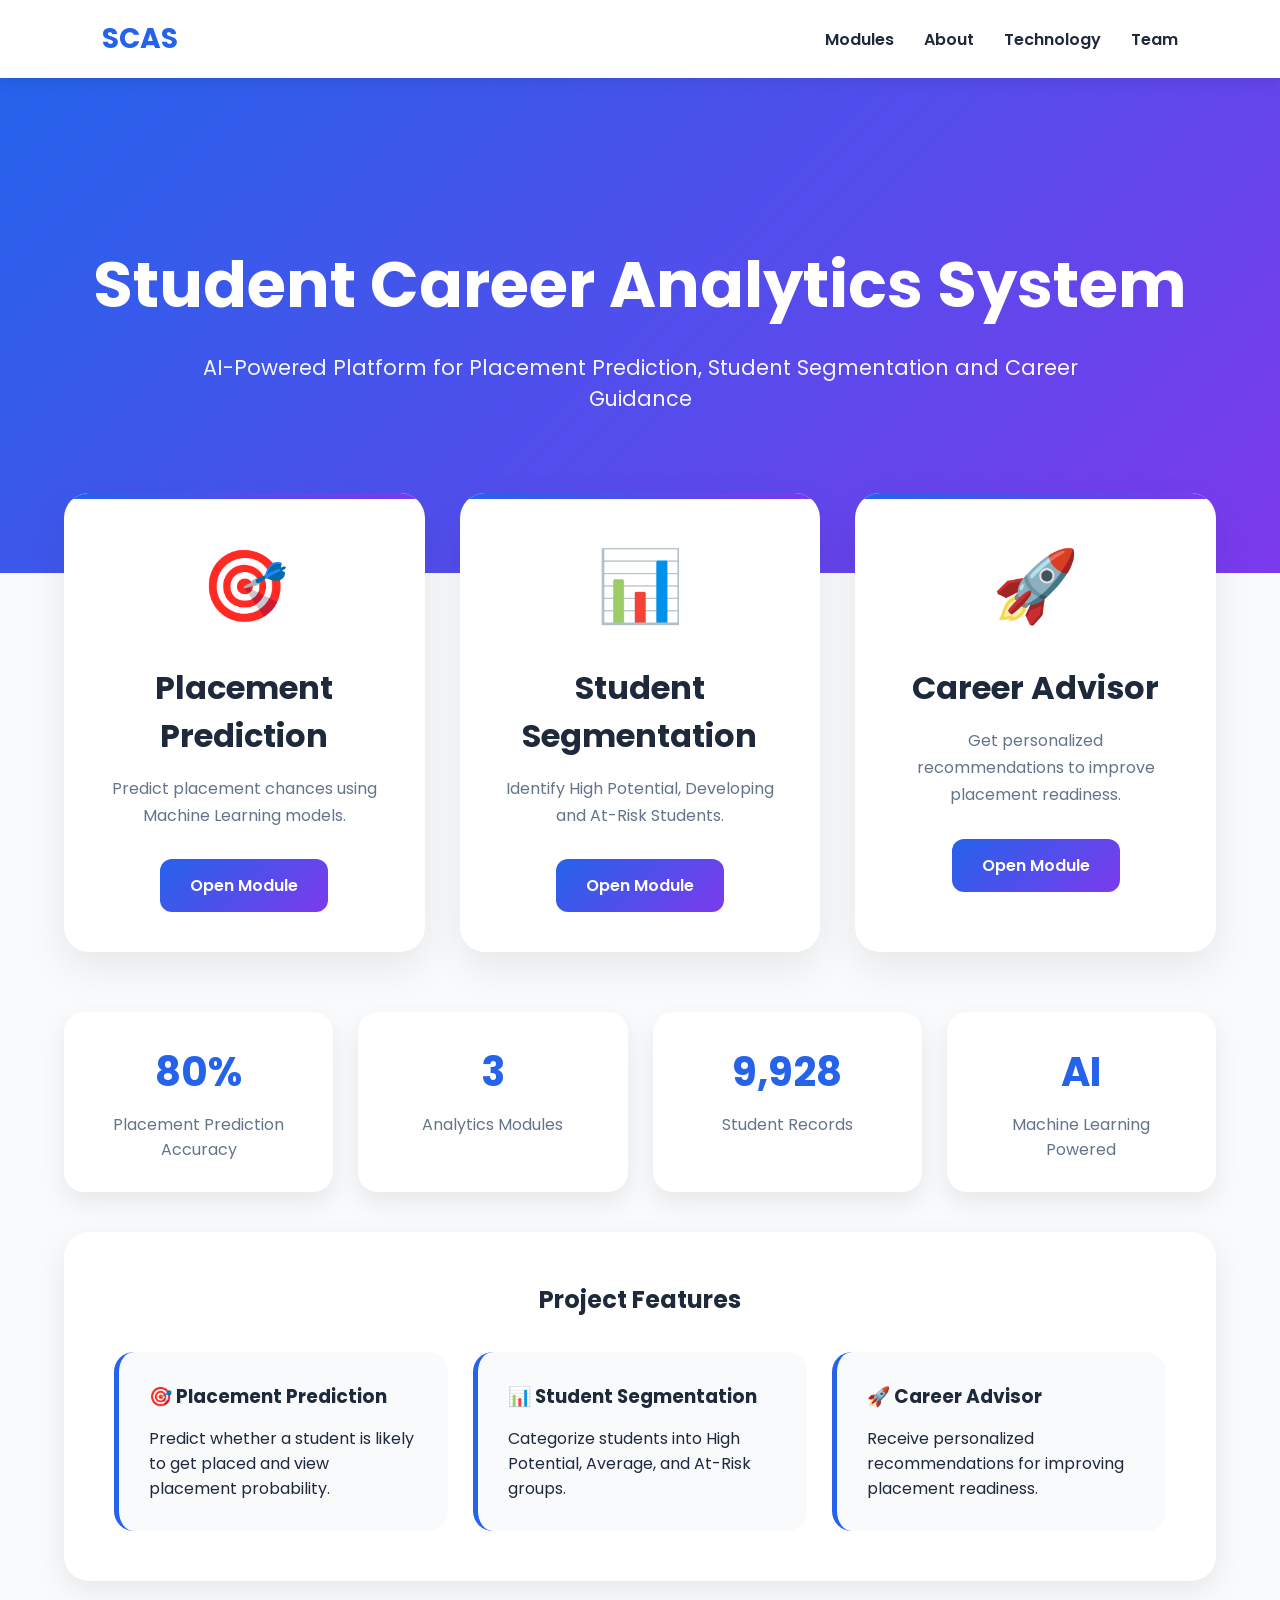
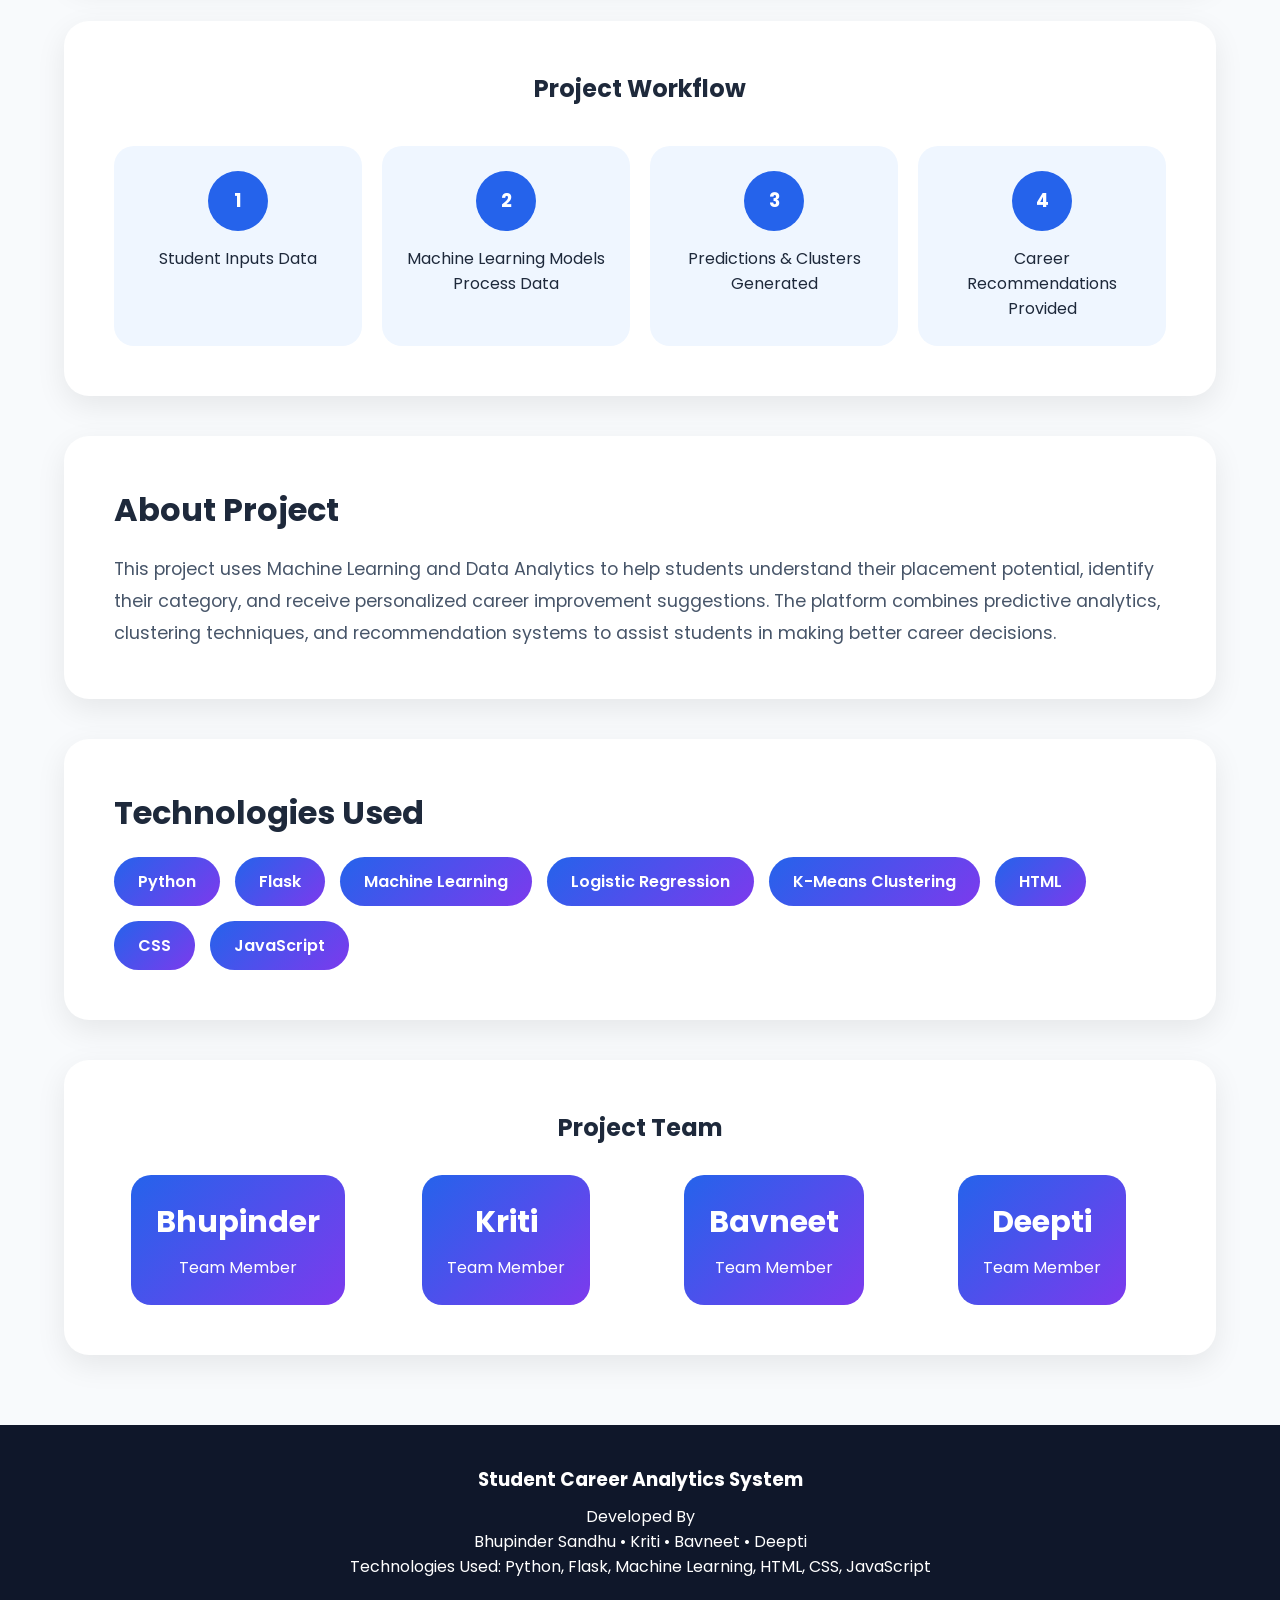
==== frontend/index.html @ 26affdf5 "Initial commit - Student Career Analytics System" ====
<!DOCTYPE html>
<html lang="en">

<head>
    <meta charset="UTF-8">
    <meta name="viewport" content="width=device-width, initial-scale=1.0">

    <title>Student Career Analytics System</title>

    <link rel="stylesheet" href="index.css">

    <link href="https://fonts.googleapis.com/css2?family=Poppins:wght@300;400;500;600;700&display=swap" rel="stylesheet">
</head>

<body>

    <nav class="navbar">

        <div class="logo">
            SCAS
        </div>

        <ul>
            <li><a href="#modules">Modules</a></li>
            <li><a href="#about">About</a></li>
            <li><a href="#tech">Technology</a></li>
            <li><a href="#team">Team</a></li>
        </ul>

    </nav>

    <header>

        <h1>Student Career Analytics System</h1>

        <p>
            AI-Powered Platform for Placement Prediction,
            Student Segmentation and Career Guidance
        </p>

    </header>

    <section class="cards" id="modules">

        <div class="card">

            <div class="icon">🎯</div>

            <h2>Placement Prediction</h2>

            <p>
                Predict placement chances using Machine Learning models.
            </p>

            <a href="placement.html">
                Open Module
            </a>

        </div>

        <div class="card">

            <div class="icon">📊</div>

            <h2>Student Segmentation</h2>

            <p>
                Identify High Potential, Developing and At-Risk Students.
            </p>

            <a href="segmentation.html">
                Open Module
            </a>

        </div>

        <div class="card">

            <div class="icon">🚀</div>

            <h2>Career Advisor</h2>

            <p>
                Get personalized recommendations to improve placement readiness.
            </p>

            <a href="career.html">
                Open Module
            </a>

        </div>

    </section>

    <section class="stats">

        <div class="stat">
            <h3>80%</h3>
            <p>Placement Prediction Accuracy</p>
        </div>

        <div class="stat">
            <h3>3</h3>
            <p>Analytics Modules</p>
        </div>

        <div class="stat">
            <h3>9,928</h3>
            <p>Student Records</p>
        </div>

        <div class="stat">
            <h3>AI</h3>
            <p>Machine Learning Powered</p>
        </div>

    </section>
    <section class="dashboard-preview">

    <h2>Project Features</h2>

    <div class="feature-grid">

        <div class="feature-card">
            <h3>🎯 Placement Prediction</h3>
            <p>
                Predict whether a student is likely to get placed and view placement probability.
            </p>
        </div>

        <div class="feature-card">
            <h3>📊 Student Segmentation</h3>
            <p>
                Categorize students into High Potential, Average, and At-Risk groups.
            </p>
        </div>

        <div class="feature-card">
            <h3>🚀 Career Advisor</h3>
            <p>
                Receive personalized recommendations for improving placement readiness.
            </p>
        </div>

    </div>

</section>
    <section class="workflow">

    <h2>Project Workflow</h2>

    <div class="workflow-container">

        <div class="workflow-step">
            <h3>1</h3>
            <p>Student Inputs Data</p>
        </div>

        <div class="workflow-step">
            <h3>2</h3>
            <p>Machine Learning Models Process Data</p>
        </div>

        <div class="workflow-step">
            <h3>3</h3>
            <p>Predictions & Clusters Generated</p>
        </div>

        <div class="workflow-step">
            <h3>4</h3>
            <p>Career Recommendations Provided</p>
        </div>

    </div>

</section>
    <section class="about" id="about">

        <h2>About Project</h2>

        <p>
            This project uses Machine Learning and Data Analytics to help students understand their placement potential, identify their category, and receive personalized career improvement suggestions. The platform combines predictive analytics, clustering techniques, and recommendation systems to assist students in making better career decisions.
        </p>

    </section>

    <section class="tech" id="tech">

        <h2>Technologies Used</h2>

        <div class="tech-grid">

            <span>Python</span>
            <span>Flask</span>
            <span>Machine Learning</span>
            <span>Logistic Regression</span>
            <span>K-Means Clustering</span>
            <span>HTML</span>
            <span>CSS</span>
            <span>JavaScript</span>

        </div>

    </section>

  
    
   <section class="team" id="team">

    <h2>Project Team</h2>

    <div class="team-grid">

        <div class="team-card">
            <h3>Bhupinder </h3>
            <p>Team Member</p>
        </div>

        <div class="team-card">
            <h3>Kriti</h3>
            <p>Team Member</p>
        </div>

        <div class="team-card">
            <h3>Bavneet</h3>
            <p>Team Member</p>
        </div>

        <div class="team-card">
            <h3>Deepti</h3>
            <p>Team Member</p>
        </div>

    </div>

</section>  



    <footer>

    <h3>
        Student Career Analytics System
    </h3>

    <p>
        Developed By
    </p>

    <p>
        Bhupinder Sandhu • Kriti • Bavneet • Deepti
    </p>

    <p>
        Technologies Used:
        Python, Flask, Machine Learning,
        HTML, CSS, JavaScript
    </p>

</footer>

    <script src="index.js"></script>

</body>

</html>
---- frontend/index.css ----
*{
    margin:0;
    padding:0;
    box-sizing:border-box;
    font-family:'Poppins',sans-serif;
}

body{
    background:#f8fafc;
    color:#1e293b;
}

/* Hero Section */

header{
    min-height:55vh;
    background:linear-gradient(135deg,#2563eb,#7c3aed);
    color:white;
    display:flex;
    flex-direction:column;
    justify-content:center;
    align-items:center;
    text-align:center;
    padding:40px;
}

header h1{
    font-size:4rem;
    font-weight:700;
    margin-bottom:20px;
}

header p{
    font-size:1.3rem;
    max-width:900px;
    opacity:0.95;
}

/* Cards */

.cards{
    width:90%;
    max-width:1400px;
    margin:-80px auto 60px;
    display:grid;
    grid-template-columns:repeat(auto-fit,minmax(330px,1fr));
    gap:35px;
}

.card{
    background:white;
    border-radius:25px;
    padding:40px;
    text-align:center;
    box-shadow:0 15px 40px rgba(0,0,0,0.08);
    transition:all 0.4s ease;
    position:relative;
    overflow:hidden;
}

.card::before{
    content:'';
    position:absolute;
    top:0;
    left:0;
    width:100%;
    height:6px;
    background:linear-gradient(
        90deg,
        #2563eb,
        #7c3aed
    );
}

.card:hover{
    transform:translateY(-12px);
    box-shadow:0 25px 50px rgba(0,0,0,0.15);
}

.icon{
    font-size:70px;
    margin-bottom:25px;
}

.card h2{
    margin-bottom:15px;
    font-size:2rem;
}

.card p{
    color:#64748b;
    line-height:1.7;
    margin-bottom:30px;
}

.card a{
    text-decoration:none;
    display:inline-block;
    padding:14px 30px;
    border-radius:12px;
    background:linear-gradient(
        135deg,
        #2563eb,
        #7c3aed
    );
    color:white;
    font-weight:600;
    transition:0.3s;
}

.card a:hover{
    transform:scale(1.05);
}

/* Sections */

.about,
.tech{
    width:90%;
    max-width:1300px;
    margin:40px auto;
    background:white;
    border-radius:25px;
    padding:50px;
    box-shadow:0 10px 30px rgba(0,0,0,0.08);
}

.about h2,
.tech h2{
    font-size:2rem;
    margin-bottom:20px;
}

.about p{
    color:#475569;
    line-height:1.8;
    font-size:1.1rem;
}

/* Tech Pills */

.tech-grid{
    display:flex;
    flex-wrap:wrap;
    gap:15px;
}

.tech-grid span{
    padding:12px 24px;
    border-radius:30px;
    background:linear-gradient(
        135deg,
        #2563eb,
        #7c3aed
    );
    color:white;
    font-weight:600;
}

/* Stats Section */

.stats{
    width:90%;
    max-width:1300px;
    margin:40px auto;
    display:grid;
    grid-template-columns:repeat(4,1fr);
    gap:25px;
}

.stat{
    background:white;
    padding:30px;
    text-align:center;
    border-radius:20px;
    box-shadow:0 10px 25px rgba(0,0,0,0.08);
}

.stat h3{
    font-size:2.5rem;
    color:#2563eb;
}

.stat p{
    margin-top:10px;
    color:#64748b;
}

/* Footer */

footer{
    margin-top:70px;
    padding:40px;
    text-align:center;
    background:#0f172a;
    color:white;
}

footer h3{
    margin-bottom:10px;
}
/* Navbar */

.navbar{

    position:sticky;
    top:0;

    display:flex;
    justify-content:space-between;
    align-items:center;

    padding:18px 8%;

    background:white;

    box-shadow:0 5px 15px rgba(0,0,0,0.08);

    z-index:1000;
}

.logo{

    font-size:28px;
    font-weight:700;

    color:#2563eb;
}

.navbar ul{

    display:flex;
    gap:30px;

    list-style:none;
}

.navbar a{

    text-decoration:none;

    color:#1e293b;

    font-weight:600;
}

/* Team */

.team{

    width:90%;
    max-width:1300px;

    margin:40px auto;

    background:white;

    padding:50px;

    border-radius:25px;

    box-shadow:0 10px 30px rgba(0,0,0,0.08);

    text-align:center;
}

.team h2{

    margin-bottom:30px;
}

.team-card{

    max-width:400px;

    margin:auto;

    padding:30px;

    border-radius:20px;

    background:linear-gradient(
        135deg,
        #2563eb,
        #7c3aed
    );

    color:white;
}

.team-card h3{

    font-size:30px;

    margin-bottom:10px;
}
.dashboard-preview{

    width:90%;
    max-width:1300px;

    margin:40px auto;

    background:white;

    padding:50px;

    border-radius:25px;

    box-shadow:0 10px 30px rgba(0,0,0,0.08);
}

.dashboard-preview h2{

    text-align:center;

    margin-bottom:35px;
}

.feature-grid{

    display:grid;

    grid-template-columns:repeat(auto-fit,minmax(280px,1fr));

    gap:25px;
}

.feature-card{

    padding:30px;

    border-radius:20px;

    background:#f8fafc;

    border-left:5px solid #2563eb;

    transition:0.3s;
}

.feature-card:hover{

    transform:translateY(-5px);
}

.feature-card h3{

    margin-bottom:15px;
}
.workflow{

    width:90%;
    max-width:1300px;

    margin:40px auto;

    background:white;

    padding:50px;

    border-radius:25px;

    box-shadow:0 10px 30px rgba(0,0,0,0.08);
}

.workflow h2{

    text-align:center;

    margin-bottom:40px;
}

.workflow-container{

    display:grid;

    grid-template-columns:
    repeat(4,1fr);

    gap:20px;
}

.workflow-step{

    text-align:center;

    padding:25px;

    background:#eff6ff;

    border-radius:20px;
}

.workflow-step h3{

    width:60px;

    height:60px;

    line-height:60px;

    margin:auto auto 15px;

    border-radius:50%;

    background:#2563eb;

    color:white;
}
.team-grid{

    display:grid;

    grid-template-columns:
    repeat(auto-fit,minmax(220px,1fr));

    gap:20px;

    margin-top:30px;
}

.team-card{

    background:linear-gradient(
        135deg,
        #2563eb,
        #7c3aed
    );

    color:white;

    padding:25px;

    border-radius:20px;

    text-align:center;

    transition:0.3s;
}

.team-card:hover{

    transform:translateY(-5px);
}

.team-card h3{

    margin-bottom:10px;
}
/* Mobile */

@media(max-width:768px){

    header h1{
        font-size:2.5rem;
    }

    header p{
        font-size:1rem;
    }

    .stats{
        grid-template-columns:1fr;
    }

}
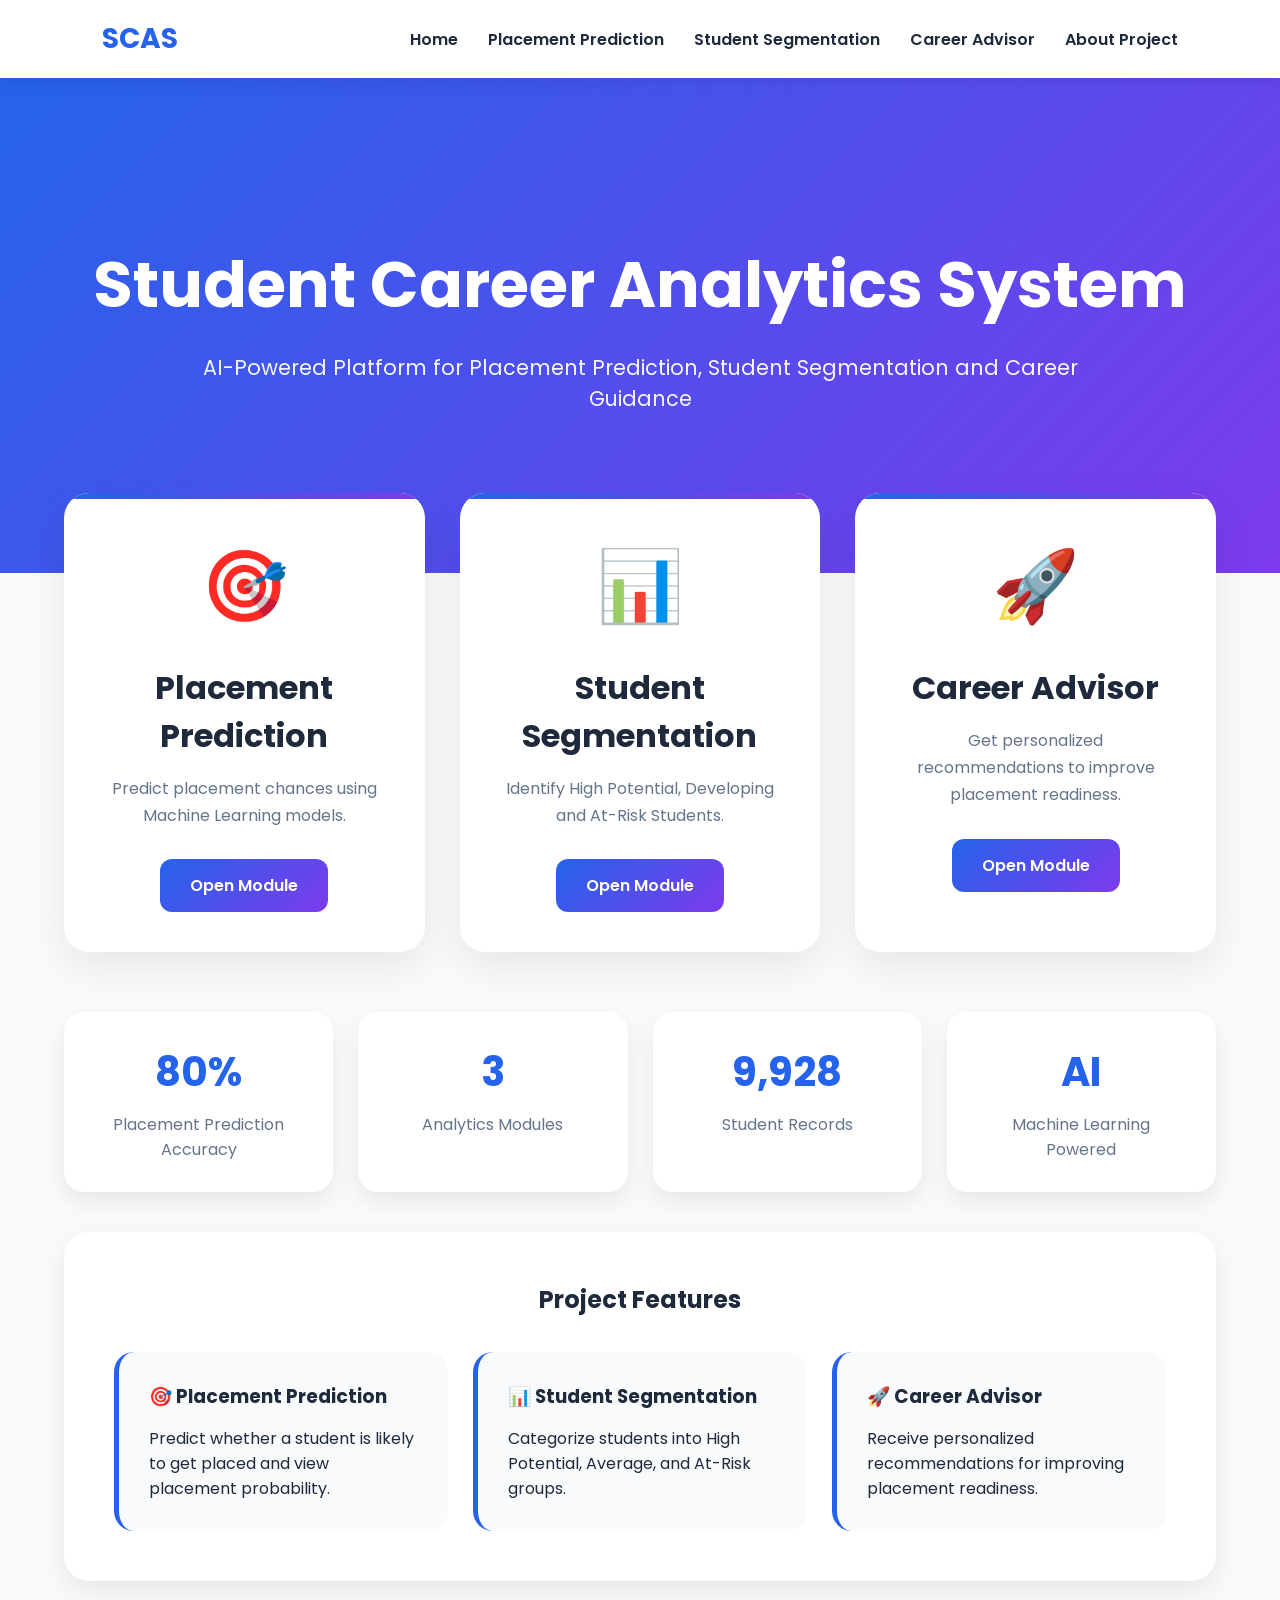
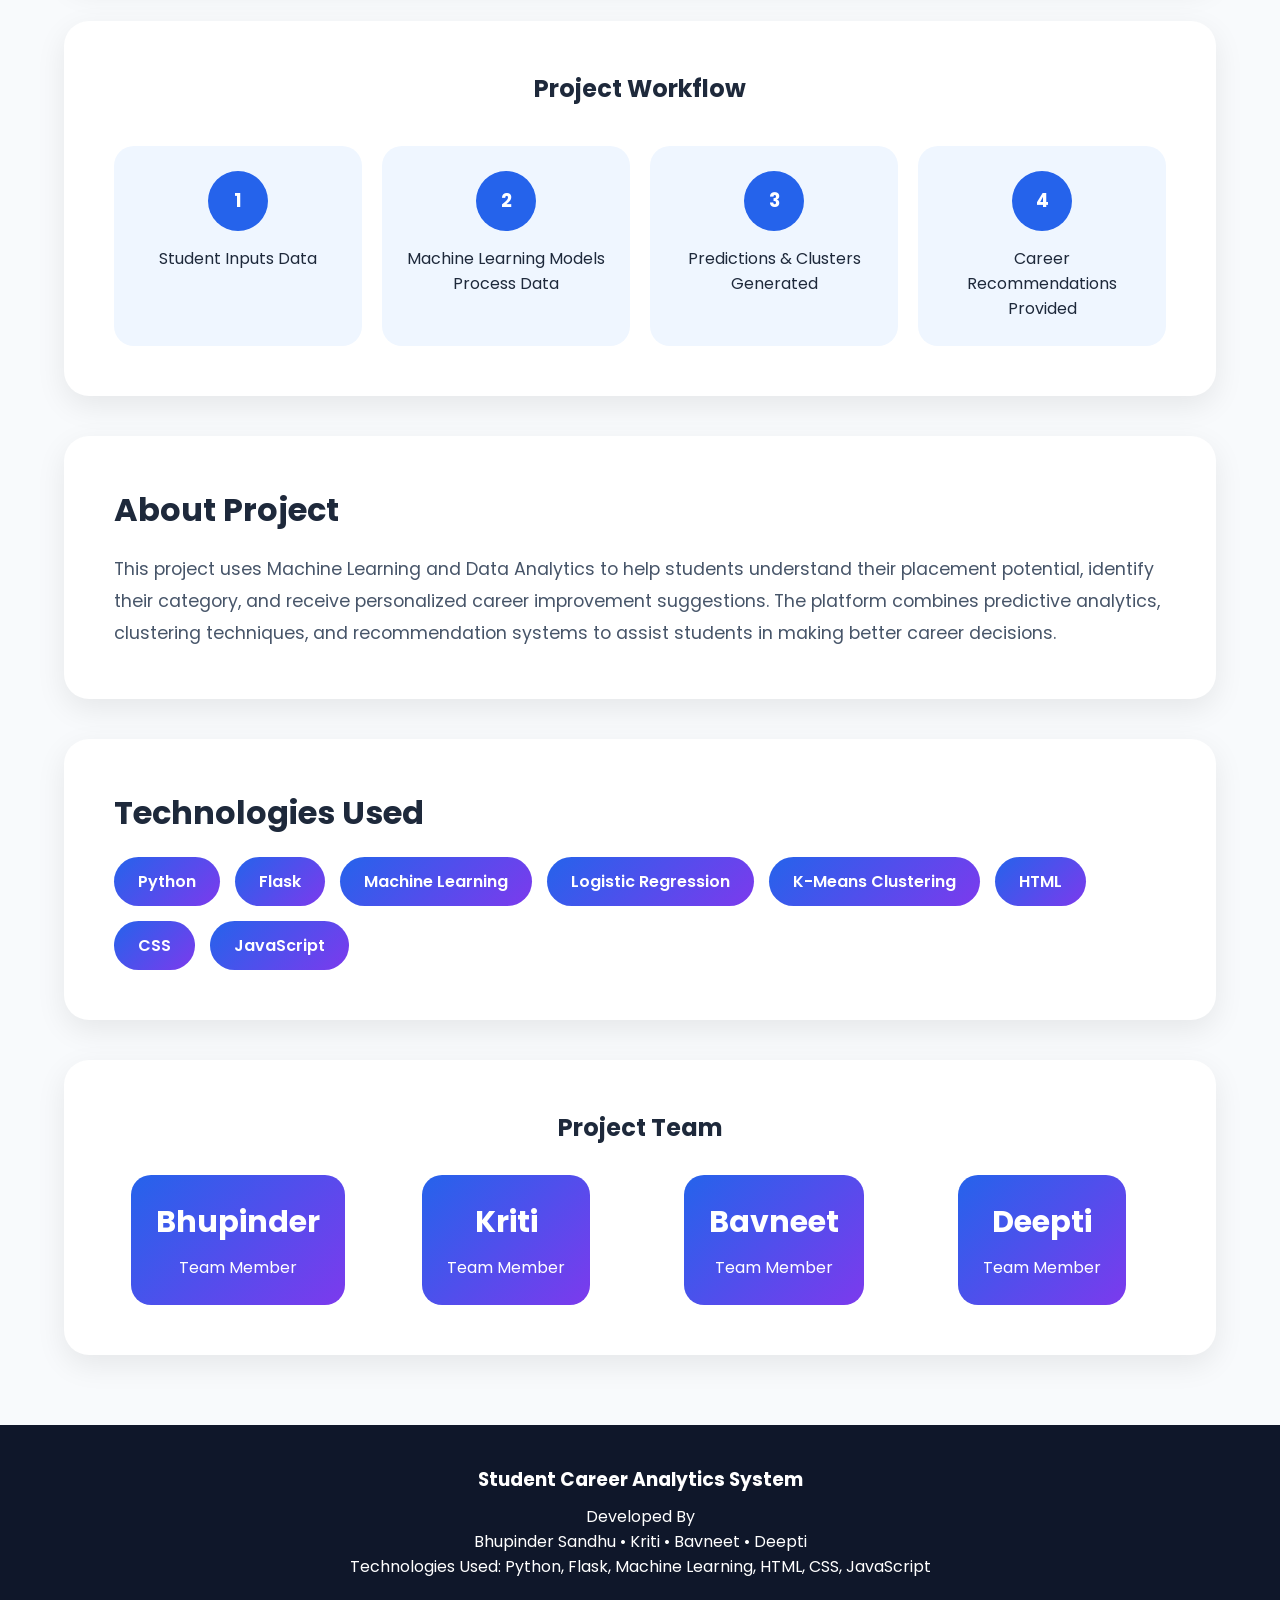
==== commit cfac9dc7: "Added professional About Project page" ====
--- a/frontend/index.html
+++ b/frontend/index.html
@@ -14,20 +14,25 @@
 
 <body>
 
-    <nav class="navbar">
-
-        <div class="logo">
-            SCAS
-        </div>
-
-        <ul>
-            <li><a href="#modules">Modules</a></li>
-            <li><a href="#about">About</a></li>
-            <li><a href="#tech">Technology</a></li>
-            <li><a href="#team">Team</a></li>
-        </ul>
-
-    </nav>
+   <nav class="navbar">
+
+    <div class="logo">SCAS</div>
+
+    <ul class="nav-links">
+
+        <li><a href="index.html">Home</a></li>
+
+        <li><a href="placement.html">Placement Prediction</a></li>
+
+        <li><a href="segmentation.html">Student Segmentation</a></li>
+
+        <li><a href="career.html">Career Advisor</a></li>
+
+        <li><a href="about.html">About Project</a></li>
+
+    </ul>
+
+</nav>
 
     <header>
 
--- a/frontend/index.css
+++ b/frontend/index.css
@@ -4,7 +4,37 @@
     box-sizing:border-box;
     font-family:'Poppins',sans-serif;
 }
-
+.navbar{
+    background:#0f172a;
+    color:white;
+    display:flex;
+    justify-content:space-between;
+    align-items:center;
+    padding:18px 40px;
+}
+
+.logo{
+    font-size:24px;
+    font-weight:bold;
+    color:white;
+}
+
+.nav-links{
+    display:flex;
+    list-style:none;
+    gap:25px;
+}
+
+.nav-links a{
+    color:white;
+    text-decoration:none;
+    font-weight:500;
+    transition:0.3s;
+}
+
+.nav-links a:hover{
+    color:#60a5fa;
+}
 body{
     background:#f8fafc;
     color:#1e293b;
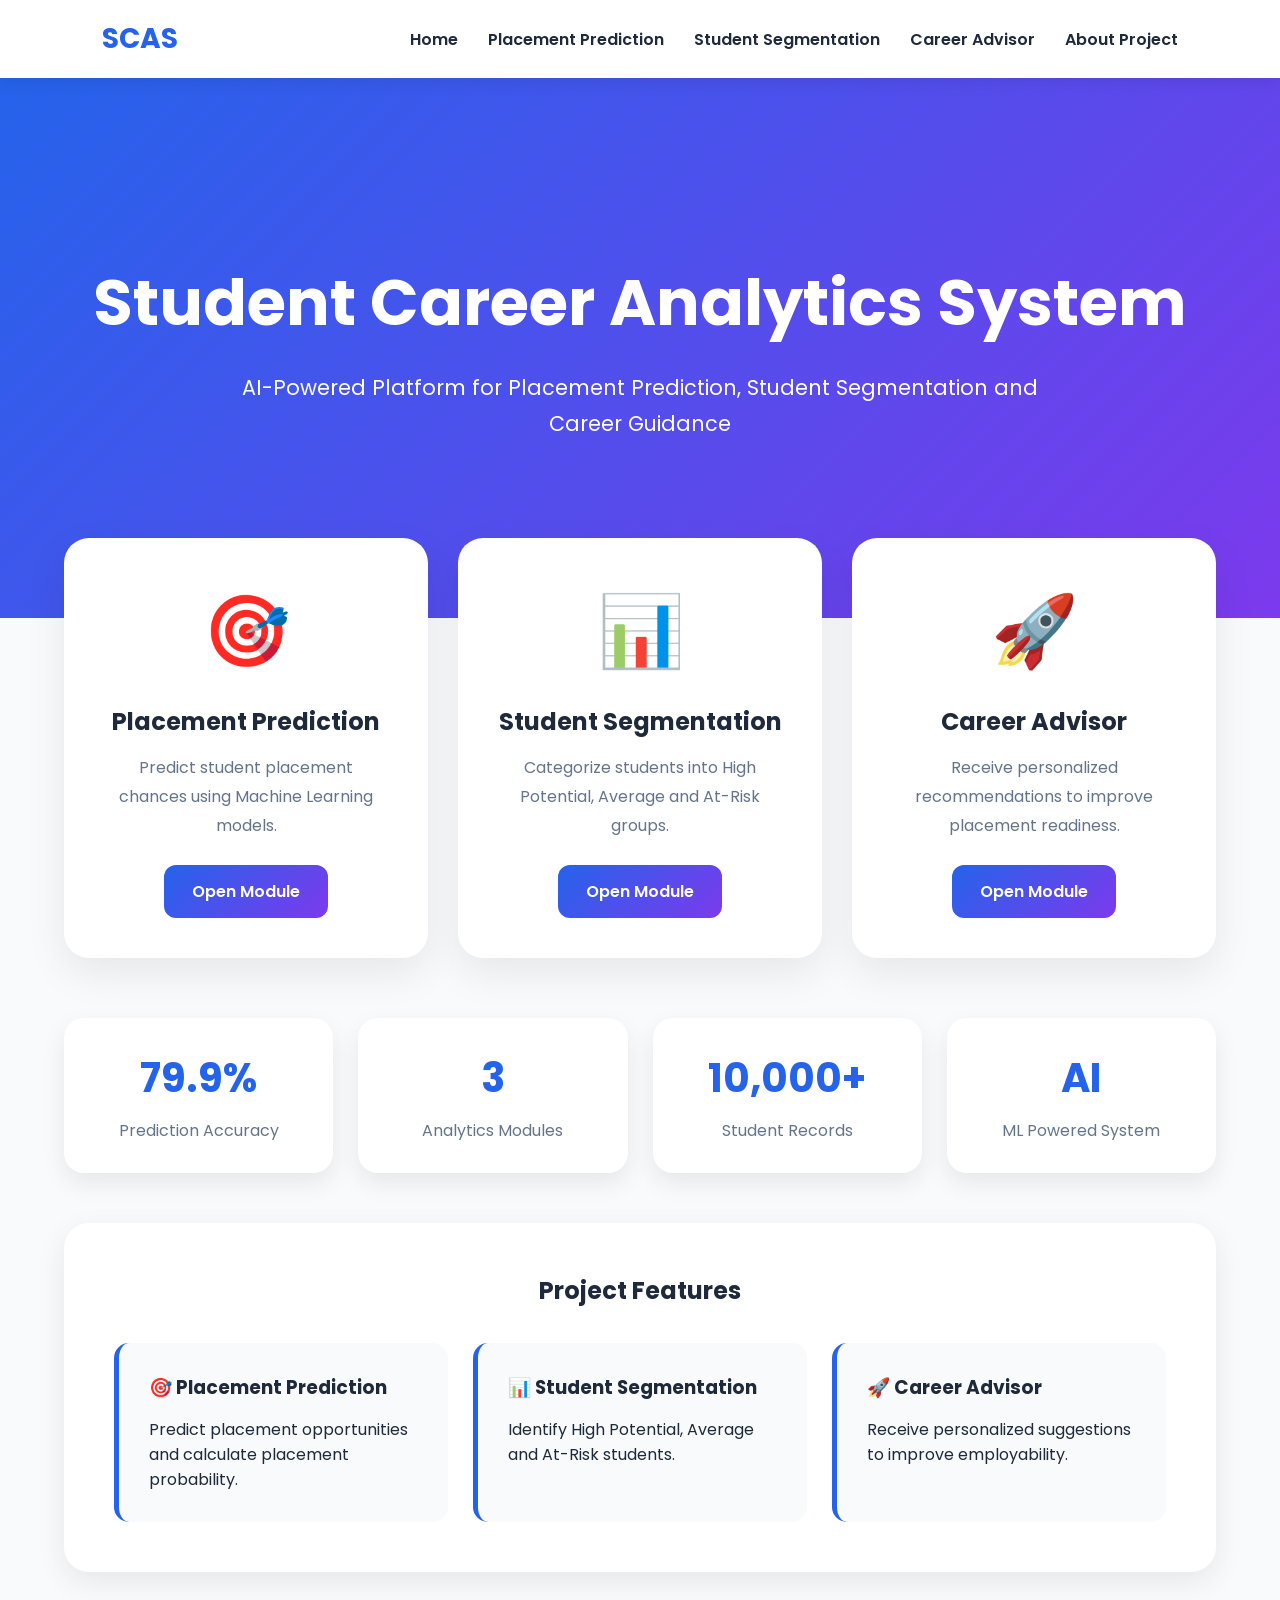
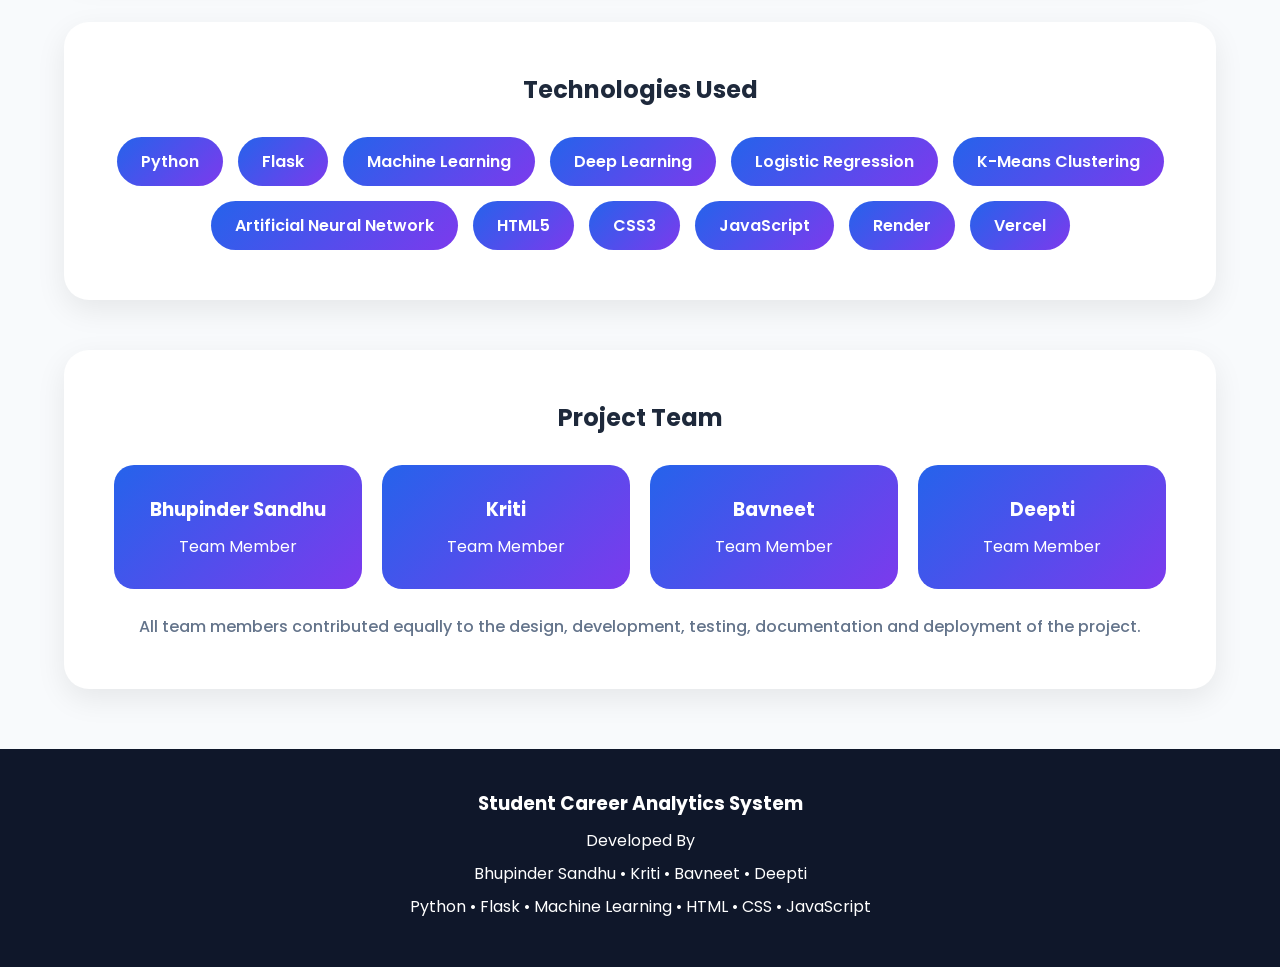
==== commit e60a774e: "Enhanced homepage and added professional About page" ====
--- a/frontend/index.html
+++ b/frontend/index.html
@@ -2,50 +2,57 @@
 <html lang="en">
 
 <head>
+
     <meta charset="UTF-8">
-    <meta name="viewport" content="width=device-width, initial-scale=1.0">
+
+    <meta name="viewport"
+          content="width=device-width, initial-scale=1.0">
 
     <title>Student Career Analytics System</title>
 
     <link rel="stylesheet" href="index.css">
 
-    <link href="https://fonts.googleapis.com/css2?family=Poppins:wght@300;400;500;600;700&display=swap" rel="stylesheet">
+    <link href="https://fonts.googleapis.com/css2?family=Poppins:wght@300;400;500;600;700&display=swap"
+          rel="stylesheet">
+
 </head>
 
 <body>
 
-   <nav class="navbar">
-
-    <div class="logo">SCAS</div>
-
-    <ul class="nav-links">
-
-        <li><a href="index.html">Home</a></li>
-
-        <li><a href="placement.html">Placement Prediction</a></li>
-
-        <li><a href="segmentation.html">Student Segmentation</a></li>
-
-        <li><a href="career.html">Career Advisor</a></li>
-
-        <li><a href="about.html">About Project</a></li>
-
-    </ul>
-
-</nav>
+    <nav class="navbar">
+
+        <div class="logo">SCAS</div>
+
+        <ul class="nav-links">
+
+            <li><a href="index.html">Home</a></li>
+
+            <li><a href="placement.html">Placement Prediction</a></li>
+
+            <li><a href="segmentation.html">Student Segmentation</a></li>
+
+            <li><a href="career.html">Career Advisor</a></li>
+
+            <li><a href="about.html">About Project</a></li>
+
+        </ul>
+
+    </nav>
 
     <header>
 
         <h1>Student Career Analytics System</h1>
 
         <p>
+
             AI-Powered Platform for Placement Prediction,
             Student Segmentation and Career Guidance
+
         </p>
 
     </header>
 
-    <section class="cards" id="modules">
+    <section class="cards">
 
         <div class="card">
 
@@ -54,7 +61,10 @@
             <h2>Placement Prediction</h2>
 
             <p>
-                Predict placement chances using Machine Learning models.
+
+                Predict student placement chances using
+                Machine Learning models.
+
             </p>
 
             <a href="placement.html">
@@ -70,7 +80,10 @@
             <h2>Student Segmentation</h2>
 
             <p>
-                Identify High Potential, Developing and At-Risk Students.
+
+                Categorize students into High Potential,
+                Average and At-Risk groups.
+
             </p>
 
             <a href="segmentation.html">
@@ -86,7 +99,10 @@
             <h2>Career Advisor</h2>
 
             <p>
-                Get personalized recommendations to improve placement readiness.
+
+                Receive personalized recommendations
+                to improve placement readiness.
+
             </p>
 
             <a href="career.html">
@@ -100,171 +116,198 @@
     <section class="stats">
 
         <div class="stat">
-            <h3>80%</h3>
-            <p>Placement Prediction Accuracy</p>
+
+            <h3>79.9%</h3>
+
+            <p>Prediction Accuracy</p>
+
         </div>
 
         <div class="stat">
+
             <h3>3</h3>
+
             <p>Analytics Modules</p>
+
         </div>
 
         <div class="stat">
-            <h3>9,928</h3>
+
+            <h3>10,000+</h3>
+
             <p>Student Records</p>
+
         </div>
 
         <div class="stat">
+
             <h3>AI</h3>
-            <p>Machine Learning Powered</p>
-        </div>
-
-    </section>
+
+            <p>ML Powered System</p>
+
+        </div>
+
+    </section>
+
     <section class="dashboard-preview">
 
-    <h2>Project Features</h2>
-
-    <div class="feature-grid">
-
-        <div class="feature-card">
-            <h3>🎯 Placement Prediction</h3>
-            <p>
-                Predict whether a student is likely to get placed and view placement probability.
-            </p>
-        </div>
-
-        <div class="feature-card">
-            <h3>📊 Student Segmentation</h3>
-            <p>
-                Categorize students into High Potential, Average, and At-Risk groups.
-            </p>
-        </div>
-
-        <div class="feature-card">
-            <h3>🚀 Career Advisor</h3>
-            <p>
-                Receive personalized recommendations for improving placement readiness.
-            </p>
-        </div>
-
-    </div>
-
-</section>
-    <section class="workflow">
-
-    <h2>Project Workflow</h2>
-
-    <div class="workflow-container">
-
-        <div class="workflow-step">
-            <h3>1</h3>
-            <p>Student Inputs Data</p>
-        </div>
-
-        <div class="workflow-step">
-            <h3>2</h3>
-            <p>Machine Learning Models Process Data</p>
-        </div>
-
-        <div class="workflow-step">
-            <h3>3</h3>
-            <p>Predictions & Clusters Generated</p>
-        </div>
-
-        <div class="workflow-step">
-            <h3>4</h3>
-            <p>Career Recommendations Provided</p>
-        </div>
-
-    </div>
-
-</section>
-    <section class="about" id="about">
-
-        <h2>About Project</h2>
+        <h2>Project Features</h2>
+
+        <div class="feature-grid">
+
+            <div class="feature-card">
+
+                <h3>🎯 Placement Prediction</h3>
+
+                <p>
+
+                    Predict placement opportunities
+                    and calculate placement probability.
+
+                </p>
+
+            </div>
+
+            <div class="feature-card">
+
+                <h3>📊 Student Segmentation</h3>
+
+                <p>
+
+                    Identify High Potential,
+                    Average and At-Risk students.
+
+                </p>
+
+            </div>
+
+            <div class="feature-card">
+
+                <h3>🚀 Career Advisor</h3>
+
+                <p>
+
+                    Receive personalized suggestions
+                    to improve employability.
+
+                </p>
+
+            </div>
+
+        </div>
+
+    </section>
+
+    <section class="tech">
+
+        <h2>Technologies Used</h2>
+
+        <div class="tech-grid">
+
+            <span>Python</span>
+
+            <span>Flask</span>
+
+            <span>Machine Learning</span>
+
+            <span>Deep Learning</span>
+
+            <span>Logistic Regression</span>
+
+            <span>K-Means Clustering</span>
+
+            <span>Artificial Neural Network</span>
+
+            <span>HTML5</span>
+
+            <span>CSS3</span>
+
+            <span>JavaScript</span>
+
+            <span>Render</span>
+
+            <span>Vercel</span>
+
+        </div>
+
+    </section>
+
+    <section class="team">
+
+        <h2>Project Team</h2>
+
+        <div class="team-grid">
+
+            <div class="team-card">
+
+                <h3>Bhupinder Sandhu</h3>
+
+                <p>Team Member</p>
+
+            </div>
+
+            <div class="team-card">
+
+                <h3>Kriti</h3>
+
+                <p>Team Member</p>
+
+            </div>
+
+            <div class="team-card">
+
+                <h3>Bavneet</h3>
+
+                <p>Team Member</p>
+
+            </div>
+
+            <div class="team-card">
+
+                <h3>Deepti</h3>
+
+                <p>Team Member</p>
+
+            </div>
+
+        </div>
+
+        <p class="equal-credit">
+
+            All team members contributed equally to the
+            design, development, testing, documentation
+            and deployment of the project.
+
+        </p>
+
+    </section>
+
+    <footer>
+
+        <h3>
+            Student Career Analytics System
+        </h3>
 
         <p>
-            This project uses Machine Learning and Data Analytics to help students understand their placement potential, identify their category, and receive personalized career improvement suggestions. The platform combines predictive analytics, clustering techniques, and recommendation systems to assist students in making better career decisions.
-        </p>
-
-    </section>
-
-    <section class="tech" id="tech">
-
-        <h2>Technologies Used</h2>
-
-        <div class="tech-grid">
-
-            <span>Python</span>
-            <span>Flask</span>
-            <span>Machine Learning</span>
-            <span>Logistic Regression</span>
-            <span>K-Means Clustering</span>
-            <span>HTML</span>
-            <span>CSS</span>
-            <span>JavaScript</span>
-
-        </div>
-
-    </section>
-
-  
-    
-   <section class="team" id="team">
-
-    <h2>Project Team</h2>
-
-    <div class="team-grid">
-
-        <div class="team-card">
-            <h3>Bhupinder </h3>
-            <p>Team Member</p>
-        </div>
-
-        <div class="team-card">
-            <h3>Kriti</h3>
-            <p>Team Member</p>
-        </div>
-
-        <div class="team-card">
-            <h3>Bavneet</h3>
-            <p>Team Member</p>
-        </div>
-
-        <div class="team-card">
-            <h3>Deepti</h3>
-            <p>Team Member</p>
-        </div>
-
-    </div>
-
-</section>  
-
-
-
-    <footer>
-
-    <h3>
-        Student Career Analytics System
-    </h3>
-
-    <p>
-        Developed By
-    </p>
-
-    <p>
-        Bhupinder Sandhu • Kriti • Bavneet • Deepti
-    </p>
-
-    <p>
-        Technologies Used:
-        Python, Flask, Machine Learning,
-        HTML, CSS, JavaScript
-    </p>
-
-</footer>
-
-    <script src="index.js"></script>
+
+            Developed By
+
+        </p>
+
+        <p>
+
+            Bhupinder Sandhu • Kriti • Bavneet • Deepti
+
+        </p>
+
+        <p>
+
+            Python • Flask • Machine Learning •
+            HTML • CSS • JavaScript
+
+        </p>
+
+    </footer>
 
 </body>
 
--- a/frontend/index.css
+++ b/frontend/index.css
@@ -4,205 +4,183 @@
     box-sizing:border-box;
     font-family:'Poppins',sans-serif;
 }
+
+body{
+    background:#f8fafc;
+    color:#1e293b;
+}
+
+/* Navbar */
+
 .navbar{
-    background:#0f172a;
-    color:white;
+    position:sticky;
+    top:0;
+    z-index:1000;
+
     display:flex;
     justify-content:space-between;
     align-items:center;
-    padding:18px 40px;
+
+    padding:18px 8%;
+
+    background:white;
+
+    box-shadow:0 5px 15px rgba(0,0,0,0.08);
 }
 
 .logo{
-    font-size:24px;
-    font-weight:bold;
-    color:white;
+    font-size:28px;
+    font-weight:700;
+    color:#2563eb;
 }
 
 .nav-links{
     display:flex;
+    gap:30px;
     list-style:none;
-    gap:25px;
 }
 
 .nav-links a{
-    color:white;
     text-decoration:none;
-    font-weight:500;
+    color:#1e293b;
+    font-weight:600;
     transition:0.3s;
 }
 
 .nav-links a:hover{
-    color:#60a5fa;
-}
-body{
-    background:#f8fafc;
-    color:#1e293b;
+    color:#2563eb;
 }
 
 /* Hero Section */
 
 header{
-    min-height:55vh;
-    background:linear-gradient(135deg,#2563eb,#7c3aed);
-    color:white;
-    display:flex;
-    flex-direction:column;
-    justify-content:center;
-    align-items:center;
-    text-align:center;
-    padding:40px;
-}
-
-header h1{
-    font-size:4rem;
-    font-weight:700;
-    margin-bottom:20px;
-}
-
-header p{
-    font-size:1.3rem;
-    max-width:900px;
-    opacity:0.95;
-}
-
-/* Cards */
-
-.cards{
-    width:90%;
-    max-width:1400px;
-    margin:-80px auto 60px;
-    display:grid;
-    grid-template-columns:repeat(auto-fit,minmax(330px,1fr));
-    gap:35px;
-}
-
-.card{
-    background:white;
-    border-radius:25px;
-    padding:40px;
-    text-align:center;
-    box-shadow:0 15px 40px rgba(0,0,0,0.08);
-    transition:all 0.4s ease;
-    position:relative;
-    overflow:hidden;
-}
-
-.card::before{
-    content:'';
-    position:absolute;
-    top:0;
-    left:0;
-    width:100%;
-    height:6px;
-    background:linear-gradient(
-        90deg,
-        #2563eb,
-        #7c3aed
-    );
-}
-
-.card:hover{
-    transform:translateY(-12px);
-    box-shadow:0 25px 50px rgba(0,0,0,0.15);
-}
-
-.icon{
-    font-size:70px;
-    margin-bottom:25px;
-}
-
-.card h2{
-    margin-bottom:15px;
-    font-size:2rem;
-}
-
-.card p{
-    color:#64748b;
-    line-height:1.7;
-    margin-bottom:30px;
-}
-
-.card a{
-    text-decoration:none;
-    display:inline-block;
-    padding:14px 30px;
-    border-radius:12px;
+    min-height:60vh;
+
     background:linear-gradient(
         135deg,
         #2563eb,
         #7c3aed
     );
+
     color:white;
-    font-weight:600;
+
+    display:flex;
+    flex-direction:column;
+    justify-content:center;
+    align-items:center;
+
+    text-align:center;
+
+    padding:40px;
+}
+
+header h1{
+    font-size:4rem;
+    margin-bottom:20px;
+}
+
+header p{
+    font-size:1.3rem;
+    max-width:850px;
+    line-height:1.7;
+}
+
+/* Module Cards */
+
+.cards{
+    width:90%;
+    max-width:1400px;
+
+    margin:-80px auto 60px;
+
+    display:grid;
+    grid-template-columns:repeat(auto-fit,minmax(320px,1fr));
+
+    gap:30px;
+}
+
+.card{
+    background:white;
+
+    border-radius:25px;
+
+    padding:40px;
+
+    text-align:center;
+
+    box-shadow:0 15px 40px rgba(0,0,0,0.08);
+
     transition:0.3s;
 }
 
-.card a:hover{
-    transform:scale(1.05);
-}
-
-/* Sections */
-
-.about,
-.tech{
-    width:90%;
-    max-width:1300px;
-    margin:40px auto;
-    background:white;
-    border-radius:25px;
-    padding:50px;
-    box-shadow:0 10px 30px rgba(0,0,0,0.08);
-}
-
-.about h2,
-.tech h2{
-    font-size:2rem;
+.card:hover{
+    transform:translateY(-10px);
+}
+
+.icon{
+    font-size:70px;
     margin-bottom:20px;
 }
 
-.about p{
-    color:#475569;
+.card h2{
+    margin-bottom:15px;
+}
+
+.card p{
+    color:#64748b;
+    margin-bottom:25px;
     line-height:1.8;
-    font-size:1.1rem;
-}
-
-/* Tech Pills */
-
-.tech-grid{
-    display:flex;
-    flex-wrap:wrap;
-    gap:15px;
-}
-
-.tech-grid span{
-    padding:12px 24px;
-    border-radius:30px;
+}
+
+.card a{
+    text-decoration:none;
+
+    display:inline-block;
+
+    padding:14px 28px;
+
+    border-radius:12px;
+
     background:linear-gradient(
         135deg,
         #2563eb,
         #7c3aed
     );
+
     color:white;
+
     font-weight:600;
 }
 
-/* Stats Section */
+.card a:hover{
+    opacity:0.9;
+}
+
+/* Stats */
 
 .stats{
     width:90%;
     max-width:1300px;
-    margin:40px auto;
+
+    margin:50px auto;
+
     display:grid;
-    grid-template-columns:repeat(4,1fr);
+
+    grid-template-columns:
+    repeat(auto-fit,minmax(250px,1fr));
+
     gap:25px;
 }
 
 .stat{
     background:white;
+
     padding:30px;
-    text-align:center;
+
+    text-align:center;
+
     border-radius:20px;
+
     box-shadow:0 10px 25px rgba(0,0,0,0.08);
 }
 
@@ -216,72 +194,13 @@
     color:#64748b;
 }
 
-/* Footer */
-
-footer{
-    margin-top:70px;
-    padding:40px;
-    text-align:center;
-    background:#0f172a;
-    color:white;
-}
-
-footer h3{
-    margin-bottom:10px;
-}
-/* Navbar */
-
-.navbar{
-
-    position:sticky;
-    top:0;
-
-    display:flex;
-    justify-content:space-between;
-    align-items:center;
-
-    padding:18px 8%;
-
-    background:white;
-
-    box-shadow:0 5px 15px rgba(0,0,0,0.08);
-
-    z-index:1000;
-}
-
-.logo{
-
-    font-size:28px;
-    font-weight:700;
-
-    color:#2563eb;
-}
-
-.navbar ul{
-
-    display:flex;
-    gap:30px;
-
-    list-style:none;
-}
-
-.navbar a{
-
-    text-decoration:none;
-
-    color:#1e293b;
-
-    font-weight:600;
-}
-
-/* Team */
-
-.team{
-
+/* Features */
+
+.dashboard-preview{
     width:90%;
     max-width:1300px;
 
-    margin:40px auto;
+    margin:50px auto;
 
     background:white;
 
@@ -290,24 +209,75 @@
     border-radius:25px;
 
     box-shadow:0 10px 30px rgba(0,0,0,0.08);
-
-    text-align:center;
-}
-
-.team h2{
-
+}
+
+.dashboard-preview h2{
+    text-align:center;
+    margin-bottom:35px;
+}
+
+.feature-grid{
+    display:grid;
+
+    grid-template-columns:
+    repeat(auto-fit,minmax(280px,1fr));
+
+    gap:25px;
+}
+
+.feature-card{
+    padding:30px;
+
+    background:#f8fafc;
+
+    border-left:5px solid #2563eb;
+
+    border-radius:15px;
+
+    transition:0.3s;
+}
+
+.feature-card:hover{
+    transform:translateY(-5px);
+}
+
+.feature-card h3{
+    margin-bottom:15px;
+}
+
+/* Technologies */
+
+.tech{
+    width:90%;
+    max-width:1300px;
+
+    margin:50px auto;
+
+    background:white;
+
+    padding:50px;
+
+    border-radius:25px;
+
+    box-shadow:0 10px 30px rgba(0,0,0,0.08);
+}
+
+.tech h2{
     margin-bottom:30px;
-}
-
-.team-card{
-
-    max-width:400px;
-
-    margin:auto;
-
-    padding:30px;
-
-    border-radius:20px;
+    text-align:center;
+}
+
+.tech-grid{
+    display:flex;
+    flex-wrap:wrap;
+    gap:15px;
+    justify-content:center;
+}
+
+.tech-grid span{
+    padding:12px 24px;
+
+    border-radius:30px;
 
     background:linear-gradient(
         135deg,
@@ -316,20 +286,17 @@
     );
 
     color:white;
-}
-
-.team-card h3{
-
-    font-size:30px;
-
-    margin-bottom:10px;
-}
-.dashboard-preview{
-
+
+    font-weight:600;
+}
+
+/* Team */
+
+.team{
     width:90%;
     max-width:1300px;
 
-    margin:40px auto;
+    margin:50px auto;
 
     background:white;
 
@@ -338,120 +305,24 @@
     border-radius:25px;
 
     box-shadow:0 10px 30px rgba(0,0,0,0.08);
-}
-
-.dashboard-preview h2{
-
-    text-align:center;
-
-    margin-bottom:35px;
-}
-
-.feature-grid{
-
-    display:grid;
-
-    grid-template-columns:repeat(auto-fit,minmax(280px,1fr));
-
-    gap:25px;
-}
-
-.feature-card{
-
-    padding:30px;
-
-    border-radius:20px;
-
-    background:#f8fafc;
-
-    border-left:5px solid #2563eb;
-
-    transition:0.3s;
-}
-
-.feature-card:hover{
-
-    transform:translateY(-5px);
-}
-
-.feature-card h3{
-
-    margin-bottom:15px;
-}
-.workflow{
-
-    width:90%;
-    max-width:1300px;
-
-    margin:40px auto;
-
-    background:white;
-
-    padding:50px;
-
-    border-radius:25px;
-
-    box-shadow:0 10px 30px rgba(0,0,0,0.08);
-}
-
-.workflow h2{
-
-    text-align:center;
-
-    margin-bottom:40px;
-}
-
-.workflow-container{
-
-    display:grid;
-
-    grid-template-columns:
-    repeat(4,1fr);
-
-    gap:20px;
-}
-
-.workflow-step{
-
-    text-align:center;
-
-    padding:25px;
-
-    background:#eff6ff;
-
-    border-radius:20px;
-}
-
-.workflow-step h3{
-
-    width:60px;
-
-    height:60px;
-
-    line-height:60px;
-
-    margin:auto auto 15px;
-
-    border-radius:50%;
-
-    background:#2563eb;
-
-    color:white;
-}
+
+    text-align:center;
+}
+
+.team h2{
+    margin-bottom:30px;
+}
+
 .team-grid{
-
     display:grid;
 
     grid-template-columns:
     repeat(auto-fit,minmax(220px,1fr));
 
     gap:20px;
-
-    margin-top:30px;
 }
 
 .team-card{
-
     background:linear-gradient(
         135deg,
         #2563eb,
@@ -460,27 +331,65 @@
 
     color:white;
 
-    padding:25px;
+    padding:30px;
 
     border-radius:20px;
 
-    text-align:center;
-
     transition:0.3s;
 }
 
 .team-card:hover{
-
-    transform:translateY(-5px);
+    transform:translateY(-8px);
 }
 
 .team-card h3{
-
     margin-bottom:10px;
 }
+
+.equal-credit{
+    margin-top:25px;
+
+    color:#64748b;
+
+    font-weight:500;
+}
+
+/* Footer */
+
+footer{
+    margin-top:60px;
+
+    background:#0f172a;
+
+    color:white;
+
+    text-align:center;
+
+    padding:40px;
+}
+
+footer h3{
+    margin-bottom:10px;
+}
+
+footer p{
+    margin:8px 0;
+}
+
 /* Mobile */
 
 @media(max-width:768px){
+
+    .navbar{
+        flex-direction:column;
+        gap:15px;
+    }
+
+    .nav-links{
+        flex-wrap:wrap;
+        justify-content:center;
+        gap:15px;
+    }
 
     header h1{
         font-size:2.5rem;
@@ -490,8 +399,8 @@
         font-size:1rem;
     }
 
-    .stats{
-        grid-template-columns:1fr;
+    .cards{
+        margin-top:30px;
     }
 
-}
+}
